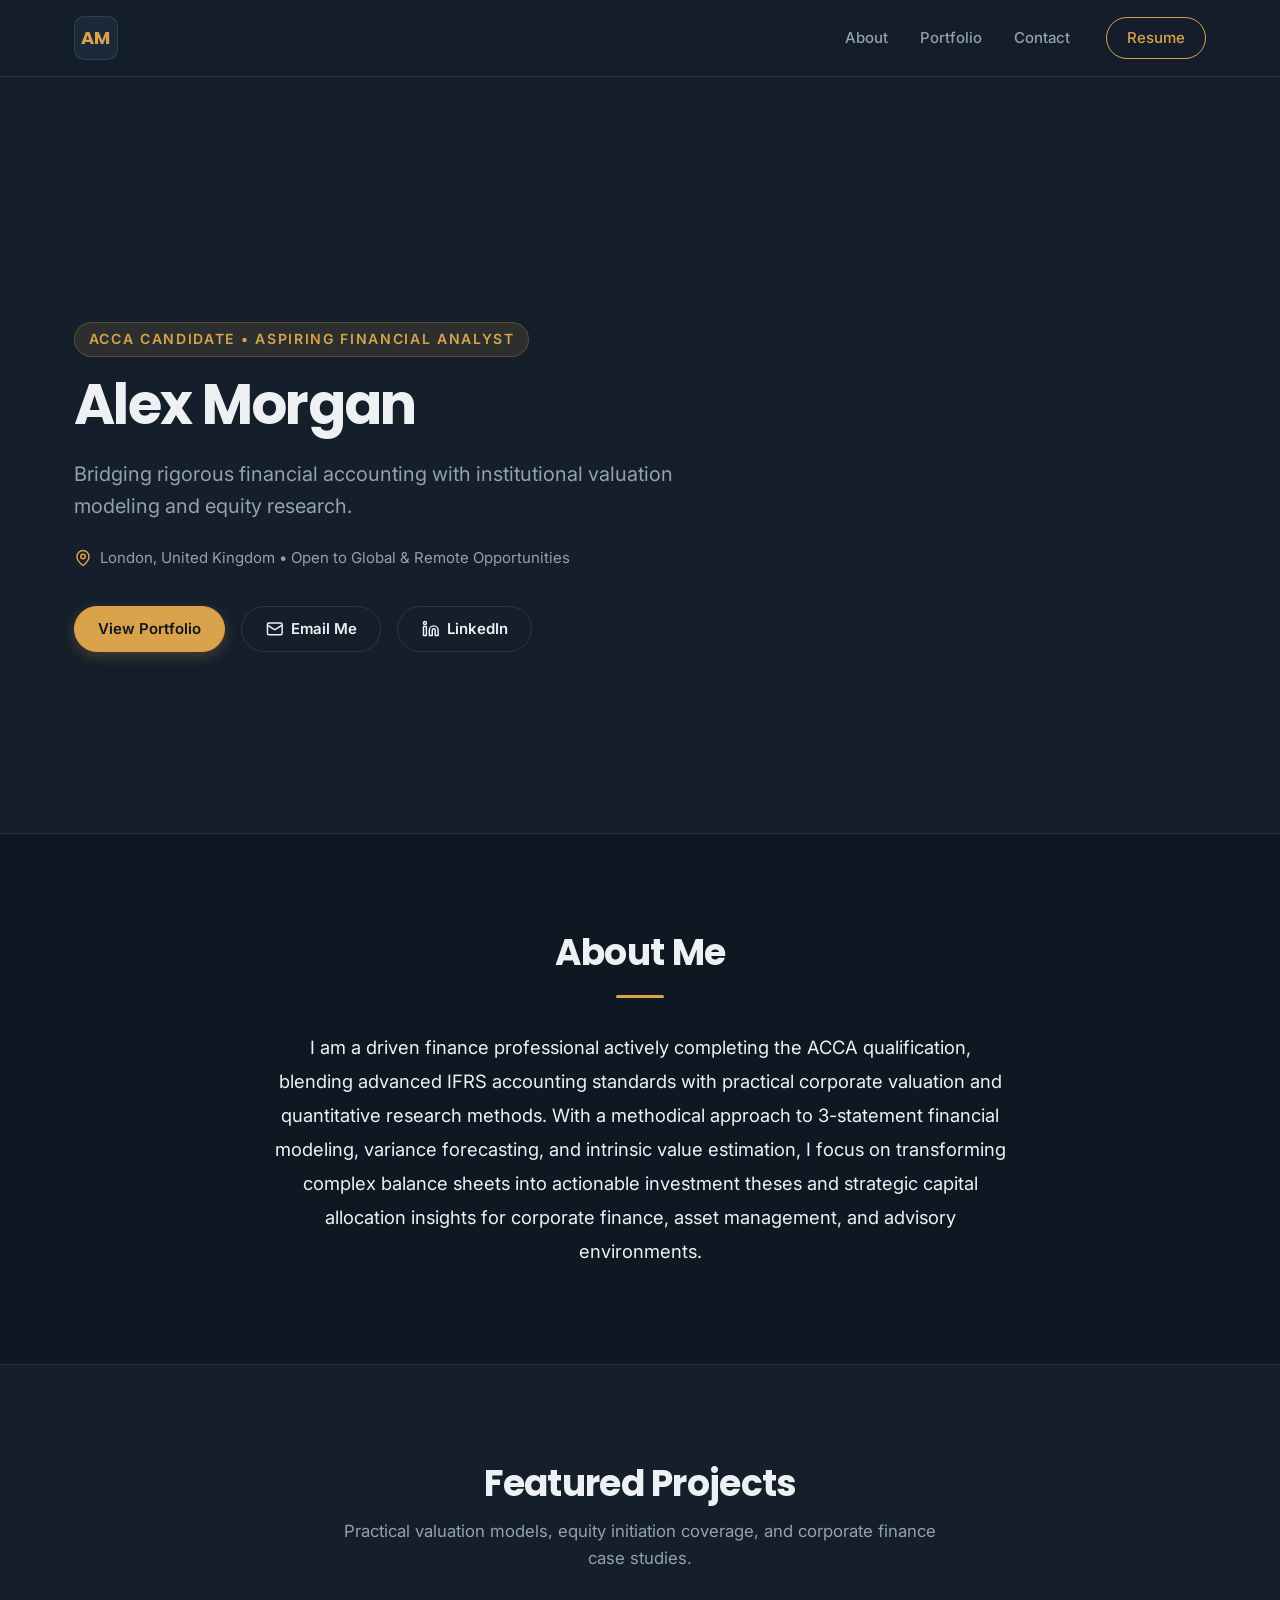
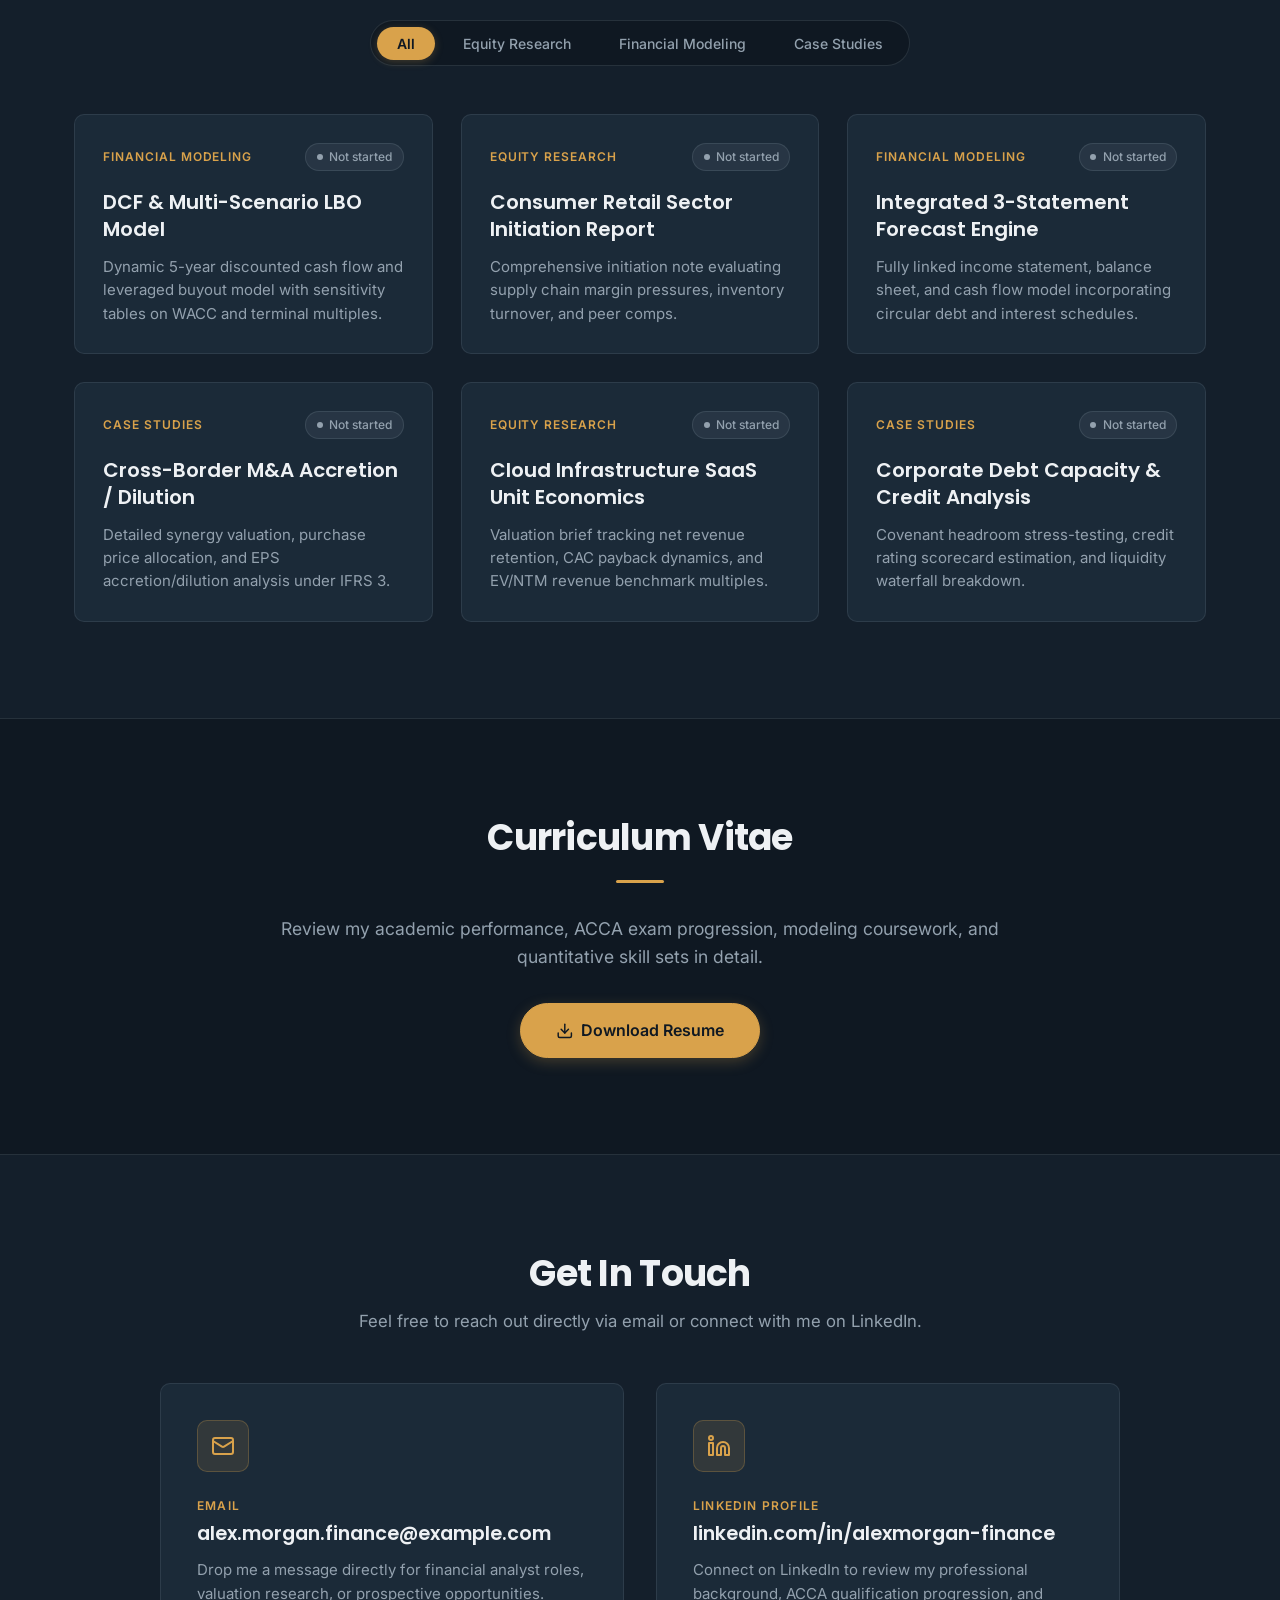
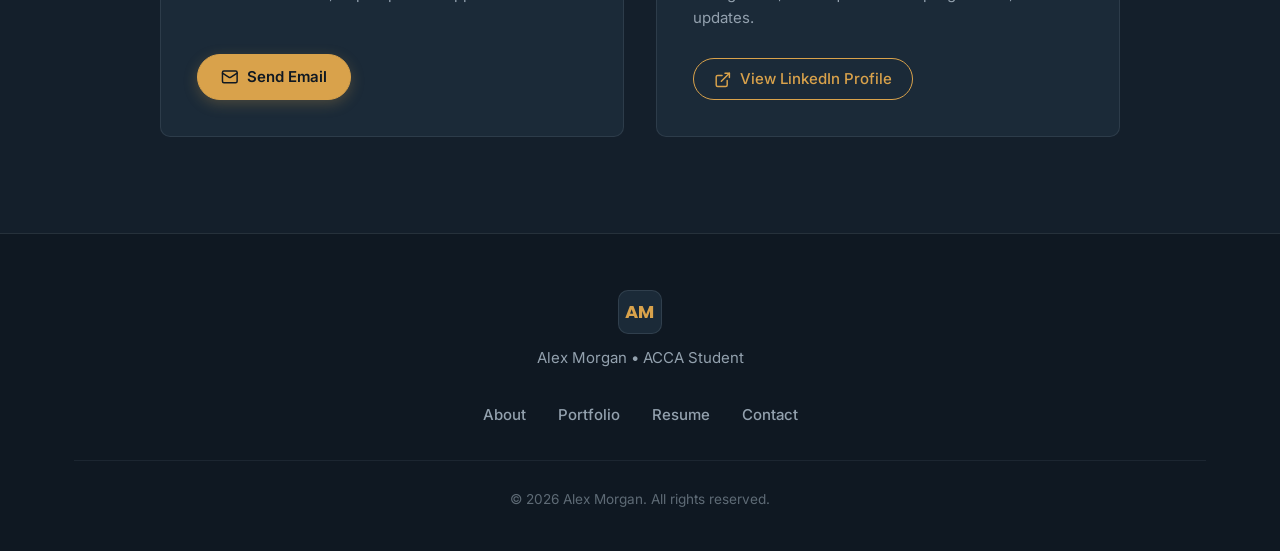
==== index.html @ d968630b "Upload portfolio files" ====
<!DOCTYPE html>
<html lang="en">
<head>
  <meta charset="UTF-8">
  <meta name="viewport" content="width=device-width, initial-scale=1.0">
  <title>Alex Morgan | ACCA Student & Aspiring Finance Professional</title>
  <meta name="description" content="Portfolio of Alex Morgan, an ACCA student targeting roles in financial analysis, corporate finance, valuation, and equity research.">
  
  <!-- Google Fonts: Poppins (Headings) & Inter (Body) -->
  <link rel="preconnect" href="https://fonts.googleapis.com">
  <link rel="preconnect" href="https://fonts.gstatic.com" crossorigin>
  <link href="https://fonts.googleapis.com/css2?family=Inter:wght@400;500;600;700&family=Poppins:wght@600;700&display=swap" rel="stylesheet">
  
  <link rel="stylesheet" href="styles.css">
</head>
<body>

  <!-- Sticky Top Navigation -->
  <header class="site-header" id="header">
    <div class="nav-container">
      <a href="#" class="logo-mark" aria-label="Alex Morgan Portfolio Home">
        <span class="logo-letters">AM</span>
      </a>

      <nav class="nav-menu" id="navMenu">
        <ul class="nav-links">
          <li><a href="#about" class="nav-link">About</a></li>
          <li><a href="#portfolio" class="nav-link">Portfolio</a></li>
          <li><a href="#contact" class="nav-link">Contact</a></li>
        </ul>
        <div class="nav-actions">
          <a href="#resume" class="btn btn-pill-outline-amber">Resume</a>
        </div>
      </nav>

      <!-- Mobile Menu Toggle -->
      <button class="mobile-toggle" id="mobileToggle" aria-label="Toggle navigation menu" aria-expanded="false">
        <span class="hamburger-bar"></span>
        <span class="hamburger-bar"></span>
        <span class="hamburger-bar"></span>
      </button>
    </div>
  </header>

  <main>
    <!-- Hero Section (Background #141F2B) -->
    <section class="section hero-section" id="hero">
      <div class="container hero-container">
        <div class="hero-content">
          <span class="hero-greeting">ACCA Candidate &bull; Aspiring Financial Analyst</span>
          <h1 class="hero-name">Alex Morgan</h1>
          <p class="hero-tagline">Bridging rigorous financial accounting with institutional valuation modeling and equity research.</p>
          
          <div class="hero-location">
            <svg class="icon pin-icon" viewBox="0 0 24 24" fill="none" stroke="currentColor" stroke-width="2" stroke-linecap="round" stroke-linejoin="round" aria-hidden="true">
              <path d="M20 10c0 6-8 12-8 12s-8-6-8-12a8 8 0 0 1 16 0Z"/>
              <circle cx="12" cy="10" r="3"/>
            </svg>
            <span>London, United Kingdom &bull; Open to Global &amp; Remote Opportunities</span>
          </div>

          <div class="hero-cta-group">
            <a href="#portfolio" class="btn btn-pill-primary-amber">View Portfolio</a>
            <a href="#contact" class="btn btn-pill-outline">
              <svg class="btn-icon" viewBox="0 0 24 24" fill="none" stroke="currentColor" stroke-width="2" stroke-linecap="round" stroke-linejoin="round" aria-hidden="true">
                <rect width="20" height="16" x="2" y="4" rx="2"/>
                <path d="m22 7-8.97 5.7a1.94 1.94 0 0 1-2.06 0L2 7"/>
              </svg>
              Email Me
            </a>
            <a href="https://linkedin.com" target="_blank" rel="noopener noreferrer" class="btn btn-pill-outline">
              <svg class="btn-icon" viewBox="0 0 24 24" fill="none" stroke="currentColor" stroke-width="2" stroke-linecap="round" stroke-linejoin="round" aria-hidden="true">
                <path d="M16 8a6 6 0 0 1 6 6v7h-4v-7a2 2 0 0 0-2-2 2 2 0 0 0-2 2v7h-4v-7a6 6 0 0 1 6-6z"/>
                <rect width="4" height="12" x="2" y="9"/>
                <circle cx="4" cy="4" r="2"/>
              </svg>
              LinkedIn
            </a>
          </div>
        </div>
      </div>
    </section>

    <!-- About Me Section (Background #0F1822 - Centered Dark Band) -->
    <section class="section band-section about-section" id="about">
      <div class="container narrow-container text-center">
        <h2 class="section-title">About Me</h2>
        <div class="section-divider"></div>
        <p class="about-lead">
          I am a driven finance professional actively completing the ACCA qualification, blending advanced IFRS accounting standards with practical corporate valuation and quantitative research methods. With a methodical approach to 3-statement financial modeling, variance forecasting, and intrinsic value estimation, I focus on transforming complex balance sheets into actionable investment theses and strategic capital allocation insights for corporate finance, asset management, and advisory environments.
        </p>
      </div>
    </section>

    <!-- Portfolio Section (Background #141F2B) -->
    <section class="section portfolio-section" id="portfolio">
      <div class="container">
        <div class="section-header text-center">
          <h2 class="section-title">Featured Projects</h2>
          <p class="section-subtitle">Practical valuation models, equity initiation coverage, and corporate finance case studies.</p>
        </div>

        <!-- Filter Pill Controls -->
        <div class="filter-wrapper">
          <div class="filter-pills" role="tablist" aria-label="Portfolio category filter">
            <button class="filter-pill active" data-filter="all" role="tab" aria-selected="true">All</button>
            <button class="filter-pill" data-filter="equity-research" role="tab" aria-selected="false">Equity Research</button>
            <button class="filter-pill" data-filter="financial-modeling" role="tab" aria-selected="false">Financial Modeling</button>
            <button class="filter-pill" data-filter="case-studies" role="tab" aria-selected="false">Case Studies</button>
          </div>
        </div>

        <!-- Portfolio Cards Grid (3 Columns, 10px radius) -->
        <div class="portfolio-grid" id="portfolioGrid">
          
          <!-- Card 1 -->
          <article class="portfolio-card" data-category="financial-modeling">
            <div class="card-top">
              <span class="card-category-tag">Financial Modeling</span>
              <span class="status-pill">Not started</span>
            </div>
            <h3 class="card-title">DCF &amp; Multi-Scenario LBO Model</h3>
            <p class="card-desc">Dynamic 5-year discounted cash flow and leveraged buyout model with sensitivity tables on WACC and terminal multiples.</p>
          </article>

          <!-- Card 2 -->
          <article class="portfolio-card" data-category="equity-research">
            <div class="card-top">
              <span class="card-category-tag">Equity Research</span>
              <span class="status-pill">Not started</span>
            </div>
            <h3 class="card-title">Consumer Retail Sector Initiation Report</h3>
            <p class="card-desc">Comprehensive initiation note evaluating supply chain margin pressures, inventory turnover, and peer comps.</p>
          </article>

          <!-- Card 3 -->
          <article class="portfolio-card" data-category="financial-modeling">
            <div class="card-top">
              <span class="card-category-tag">Financial Modeling</span>
              <span class="status-pill">Not started</span>
            </div>
            <h3 class="card-title">Integrated 3-Statement Forecast Engine</h3>
            <p class="card-desc">Fully linked income statement, balance sheet, and cash flow model incorporating circular debt and interest schedules.</p>
          </article>

          <!-- Card 4 -->
          <article class="portfolio-card" data-category="case-studies">
            <div class="card-top">
              <span class="card-category-tag">Case Studies</span>
              <span class="status-pill">Not started</span>
            </div>
            <h3 class="card-title">Cross-Border M&amp;A Accretion / Dilution</h3>
            <p class="card-desc">Detailed synergy valuation, purchase price allocation, and EPS accretion/dilution analysis under IFRS 3.</p>
          </article>

          <!-- Card 5 -->
          <article class="portfolio-card" data-category="equity-research">
            <div class="card-top">
              <span class="card-category-tag">Equity Research</span>
              <span class="status-pill">Not started</span>
            </div>
            <h3 class="card-title">Cloud Infrastructure SaaS Unit Economics</h3>
            <p class="card-desc">Valuation brief tracking net revenue retention, CAC payback dynamics, and EV/NTM revenue benchmark multiples.</p>
          </article>

          <!-- Card 6 -->
          <article class="portfolio-card" data-category="case-studies">
            <div class="card-top">
              <span class="card-category-tag">Case Studies</span>
              <span class="status-pill">Not started</span>
            </div>
            <h3 class="card-title">Corporate Debt Capacity &amp; Credit Analysis</h3>
            <p class="card-desc">Covenant headroom stress-testing, credit rating scorecard estimation, and liquidity waterfall breakdown.</p>
          </article>

        </div>
      </div>
    </section>

    <!-- Resume Section (Background #0F1822 - Centered Dark Band) -->
    <section class="section band-section resume-section" id="resume">
      <div class="container narrow-container text-center">
        <h2 class="section-title">Curriculum Vitae</h2>
        <div class="section-divider"></div>
        <p class="resume-intro">
          Review my academic performance, ACCA exam progression, modeling coursework, and quantitative skill sets in detail.
        </p>
        <div class="resume-cta-wrap">
          <a href="#download-resume" id="downloadResumeBtn" class="btn btn-pill-primary-amber btn-large">
            <svg class="btn-icon" viewBox="0 0 24 24" fill="none" stroke="currentColor" stroke-width="2" stroke-linecap="round" stroke-linejoin="round" aria-hidden="true">
              <path d="M21 15v4a2 2 0 0 1-2 2H5a2 2 0 0 1-2-2v-4"/>
              <polyline points="7 10 12 15 17 10"/>
              <line x1="12" x2="12" y1="15" y2="3"/>
            </svg>
            Download Resume
          </a>
        </div>
      </div>
    </section>

    <!-- Contact Section (Background #141F2B) -->
    <section class="section contact-section" id="contact">
      <div class="container">
        <div class="section-header text-center">
          <h2 class="section-title">Get In Touch</h2>
          <p class="section-subtitle">Feel free to reach out directly via email or connect with me on LinkedIn.</p>
        </div>

        <div class="contact-options-grid">
          <!-- Email Option Card -->
          <div class="contact-option-card">
            <div class="contact-option-icon">
              <svg class="icon" viewBox="0 0 24 24" fill="none" stroke="currentColor" stroke-width="2" stroke-linecap="round" stroke-linejoin="round" aria-hidden="true">
                <rect width="20" height="16" x="2" y="4" rx="2"/>
                <path d="m22 7-8.97 5.7a1.94 1.94 0 0 1-2.06 0L2 7"/>
              </svg>
            </div>
            <div class="contact-option-body">
              <span class="contact-option-label">Email</span>
              <h3 class="contact-option-title">
                <a href="mailto:alex.morgan.finance@example.com">alex.morgan.finance@example.com</a>
              </h3>
              <p class="contact-option-desc">Drop me a message directly for financial analyst roles, valuation research, or prospective opportunities.</p>
            </div>
            <a href="mailto:alex.morgan.finance@example.com" class="btn btn-pill-primary-amber contact-card-btn">
              <svg class="btn-icon" viewBox="0 0 24 24" fill="none" stroke="currentColor" stroke-width="2" stroke-linecap="round" stroke-linejoin="round" aria-hidden="true">
                <rect width="20" height="16" x="2" y="4" rx="2"/>
                <path d="m22 7-8.97 5.7a1.94 1.94 0 0 1-2.06 0L2 7"/>
              </svg>
              Send Email
            </a>
          </div>

          <!-- LinkedIn Option Card -->
          <div class="contact-option-card">
            <div class="contact-option-icon">
              <svg class="icon" viewBox="0 0 24 24" fill="none" stroke="currentColor" stroke-width="2" stroke-linecap="round" stroke-linejoin="round" aria-hidden="true">
                <path d="M16 8a6 6 0 0 1 6 6v7h-4v-7a2 2 0 0 0-2-2 2 2 0 0 0-2 2v7h-4v-7a6 6 0 0 1 6-6z"/>
                <rect width="4" height="12" x="2" y="9"/>
                <circle cx="4" cy="4" r="2"/>
              </svg>
            </div>
            <div class="contact-option-body">
              <span class="contact-option-label">LinkedIn Profile</span>
              <h3 class="contact-option-title">
                <a href="https://linkedin.com" target="_blank" rel="noopener noreferrer">linkedin.com/in/alexmorgan-finance</a>
              </h3>
              <p class="contact-option-desc">Connect on LinkedIn to review my professional background, ACCA qualification progression, and updates.</p>
            </div>
            <a href="https://linkedin.com" target="_blank" rel="noopener noreferrer" class="btn btn-pill-outline-amber contact-card-btn">
              <svg class="btn-icon" viewBox="0 0 24 24" fill="none" stroke="currentColor" stroke-width="2" stroke-linecap="round" stroke-linejoin="round" aria-hidden="true">
                <path d="M18 13v6a2 2 0 0 1-2 2H5a2 2 0 0 1-2-2V8a2 2 0 0 1 2-2h6"/>
                <polyline points="15 3 21 3 21 9"/>
                <line x1="10" y1="14" x2="21" y2="3"/>
              </svg>
              View LinkedIn Profile
            </a>
          </div>
        </div>
      </div>
    </section>
  </main>

  <!-- Dark Footer (Background #0F1822) -->
  <footer class="site-footer">
    <div class="container footer-container">
      <div class="footer-brand">
        <a href="#" class="logo-mark" aria-label="Alex Morgan Portfolio">
          <span class="logo-letters">AM</span>
        </a>
        <span class="footer-tagline">Alex Morgan &bull; ACCA Student</span>
      </div>

      <ul class="footer-links">
        <li><a href="#about" class="footer-link">About</a></li>
        <li><a href="#portfolio" class="footer-link">Portfolio</a></li>
        <li><a href="#resume" class="footer-link">Resume</a></li>
        <li><a href="#contact" class="footer-link">Contact</a></li>
      </ul>

      <div class="footer-copyright">
        &copy; <span id="currentYear">2026</span> Alex Morgan. All rights reserved.
      </div>
    </div>
  </footer>

  <script src="main.js"></script>
</body>
</html>
---- styles.css ----
/* ==========================================================================
   ACCA Finance Student Portfolio - Stylesheet
   Color Palette:
     - Dark Navy (Base): #141F2B
     - Deeper Navy (Bands): #0F1822
     - Card Surface: #1B2A38
     - Amber / Gold Accent: #D9A24B
     - Off-White (Primary Text): #EEF1F4
     - Muted Grey-Blue (Secondary Text): #93A1AE
   Typography:
     - Headings: 'Poppins', sans-serif
     - Body: 'Inter', sans-serif
   ========================================================================== */

:root {
  --bg-primary: #141F2B;
  --bg-band: #0F1822;
  --bg-card: #1B2A38;
  --color-amber: #D9A24B;
  --color-amber-hover: #e5b05c;
  --color-amber-dim: rgba(217, 162, 75, 0.12);
  --color-amber-glow: rgba(217, 162, 75, 0.25);
  
  --text-primary: #EEF1F4;
  --text-secondary: #93A1AE;
  
  --border-subtle: rgba(147, 161, 174, 0.18);
  --border-card: rgba(147, 161, 174, 0.15);
  --card-radius: 10px;
  
  --font-heading: 'Poppins', -apple-system, BlinkMacSystemFont, "Segoe UI", Roboto, sans-serif;
  --font-body: 'Inter', -apple-system, BlinkMacSystemFont, "Segoe UI", Roboto, sans-serif;
  
  --transition-fast: 0.2s cubic-bezier(0.4, 0, 0.2, 1);
  --transition-normal: 0.3s cubic-bezier(0.4, 0, 0.2, 1);
}

/* Reset & Box Sizing */
*, *::before, *::after {
  box-sizing: border-box;
  margin: 0;
  padding: 0;
}

html {
  scroll-behavior: smooth;
  font-size: 16px;
}

body {
  background-color: var(--bg-primary);
  color: var(--text-primary);
  font-family: var(--font-body);
  line-height: 1.6;
  -webkit-font-smoothing: antialiased;
  -moz-osx-font-smoothing: grayscale;
  overflow-x: hidden;
}

/* Typography Defaults */
h1, h2, h3, h4, h5, h6 {
  font-family: var(--font-heading);
  color: var(--text-primary);
  line-height: 1.25;
  font-weight: 600;
}

p {
  color: var(--text-secondary);
}

a {
  color: inherit;
  text-decoration: none;
  transition: color var(--transition-fast);
}

ul {
  list-style: none;
}

/* Layout Utilities */
.container {
  width: 100%;
  max-width: 1180px;
  margin-left: auto;
  margin-right: auto;
  padding-left: 1.5rem;
  padding-right: 1.5rem;
}

.narrow-container {
  max-width: 780px;
}

.text-center {
  text-align: center;
}

.section {
  padding-top: 6rem;
  padding-bottom: 6rem;
  position: relative;
}

/* Section Background Alternation */
.hero-section {
  background-color: var(--bg-primary);
  min-height: 84vh;
  display: flex;
  align-items: center;
  padding-top: 8rem;
  padding-bottom: 5rem;
}

.band-section {
  background-color: var(--bg-band);
}

.portfolio-section {
  background-color: var(--bg-primary);
}

.contact-section {
  background-color: var(--bg-primary);
}

/* Section Headings */
.section-header {
  margin-bottom: 3rem;
}

.section-title {
  font-size: 2.25rem;
  font-weight: 700;
  letter-spacing: -0.02em;
  margin-bottom: 0.75rem;
}

.section-subtitle {
  font-size: 1.05rem;
  color: var(--text-secondary);
  max-width: 600px;
  margin-left: auto;
  margin-right: auto;
}

.section-divider {
  width: 48px;
  height: 3px;
  background-color: var(--color-amber);
  margin: 1.25rem auto 2rem;
  border-radius: 9999px;
}

/* ==========================================================================
   Buttons & Pill Links
   ========================================================================== */
.btn {
  display: inline-flex;
  align-items: center;
  justify-content: center;
  gap: 0.5rem;
  font-family: var(--font-body);
  font-size: 0.9375rem;
  font-weight: 600;
  border-radius: 9999px;
  padding: 0.65rem 1.45rem;
  cursor: pointer;
  transition: all var(--transition-fast);
  text-decoration: none;
  border: 1px solid transparent;
  white-space: nowrap;
}

.btn-icon {
  width: 1.1rem;
  height: 1.1rem;
  flex-shrink: 0;
}

.btn-large {
  padding: 0.85rem 2.2rem;
  font-size: 1rem;
}

.btn-full {
  width: 100%;
}

/* Primary Amber Button */
.btn-pill-primary-amber {
  background-color: var(--color-amber);
  color: #0F1822;
  border-color: var(--color-amber);
  font-weight: 600;
  box-shadow: 0 4px 14px var(--color-amber-glow);
}

.btn-pill-primary-amber:hover,
.btn-pill-primary-amber:focus-visible {
  background-color: var(--color-amber-hover);
  border-color: var(--color-amber-hover);
  transform: translateY(-2px);
  box-shadow: 0 6px 20px rgba(217, 162, 75, 0.35);
}

/* Outlined Amber Pill Button (Nav) */
.btn-pill-outline-amber {
  background: transparent;
  color: var(--color-amber);
  border-color: var(--color-amber);
  font-weight: 500;
  padding: 0.5rem 1.25rem;
}

.btn-pill-outline-amber:hover,
.btn-pill-outline-amber:focus-visible {
  background: var(--color-amber-dim);
  color: #fff;
  border-color: var(--color-amber-hover);
  transform: translateY(-1px);
}

/* Outlined Pill Button (Hero secondary) */
.btn-pill-outline {
  background-color: transparent;
  color: var(--text-primary);
  border-color: var(--border-subtle);
}

.btn-pill-outline:hover,
.btn-pill-outline:focus-visible {
  border-color: var(--color-amber);
  color: var(--color-amber);
  background-color: var(--color-amber-dim);
  transform: translateY(-2px);
}

/* ==========================================================================
   Sticky Top Navigation
   ========================================================================== */
.site-header {
  position: sticky;
  top: 0;
  left: 0;
  width: 100%;
  z-index: 1000;
  background-color: rgba(20, 31, 43, 0.88);
  backdrop-filter: blur(12px);
  -webkit-backdrop-filter: blur(12px);
  border-bottom: 1px solid var(--border-subtle);
  transition: all var(--transition-fast);
}

.nav-container {
  max-width: 1180px;
  margin: 0 auto;
  padding: 1rem 1.5rem;
  display: flex;
  align-items: center;
  justify-content: space-between;
}

/* Two-letter Logo Mark */
.logo-mark {
  display: inline-flex;
  align-items: center;
  justify-content: center;
  width: 44px;
  height: 44px;
  background: var(--bg-card);
  border: 1px solid var(--border-subtle);
  border-radius: 10px;
  transition: all var(--transition-fast);
}

.logo-mark:hover {
  border-color: var(--color-amber);
  box-shadow: 0 0 16px var(--color-amber-dim);
  transform: translateY(-1px);
}

.logo-letters {
  font-family: var(--font-heading);
  font-weight: 700;
  font-size: 1.125rem;
  color: var(--color-amber);
  letter-spacing: 0.05em;
}

.nav-menu {
  display: flex;
  align-items: center;
  gap: 2.25rem;
}

.nav-links {
  display: flex;
  align-items: center;
  gap: 2rem;
}

.nav-link {
  font-size: 0.9375rem;
  font-weight: 500;
  color: var(--text-secondary);
  position: relative;
  padding: 0.25rem 0;
}

.nav-link:hover,
.nav-link.active {
  color: var(--text-primary);
}

.nav-link::after {
  content: '';
  position: absolute;
  bottom: -2px;
  left: 0;
  width: 0;
  height: 2px;
  background-color: var(--color-amber);
  transition: width var(--transition-fast);
}

.nav-link:hover::after,
.nav-link.active::after {
  width: 100%;
}

.mobile-toggle {
  display: none;
  background: none;
  border: none;
  cursor: pointer;
  padding: 0.5rem;
  flex-direction: column;
  gap: 5px;
}

.hamburger-bar {
  display: block;
  width: 22px;
  height: 2px;
  background-color: var(--text-primary);
  transition: all var(--transition-fast);
}

/* ==========================================================================
   Hero Section
   ========================================================================== */
.hero-container {
  padding-top: 1rem;
}

.hero-content {
  max-width: 820px;
}

.hero-greeting {
  display: inline-block;
  font-size: 0.875rem;
  font-weight: 600;
  text-transform: uppercase;
  letter-spacing: 0.12em;
  color: var(--color-amber);
  margin-bottom: 1rem;
  padding: 0.35rem 0.85rem;
  background-color: var(--color-amber-dim);
  border-radius: 9999px;
  border: 1px solid rgba(217, 162, 75, 0.25);
}

.hero-name {
  font-size: 3.5rem;
  font-weight: 700;
  letter-spacing: -0.03em;
  margin-bottom: 1.25rem;
  color: var(--text-primary);
  line-height: 1.15;
}

.hero-tagline {
  font-size: 1.25rem;
  color: var(--text-secondary);
  line-height: 1.6;
  max-width: 680px;
  margin-bottom: 1.5rem;
}

.hero-location {
  display: flex;
  align-items: center;
  gap: 0.5rem;
  color: var(--text-secondary);
  font-size: 0.9375rem;
  margin-bottom: 2.25rem;
}

.pin-icon {
  width: 1.125rem;
  height: 1.125rem;
  color: var(--color-amber);
  flex-shrink: 0;
}

.hero-cta-group {
  display: flex;
  align-items: center;
  gap: 1rem;
  flex-wrap: wrap;
}

/* ==========================================================================
   About Me Section (Dark Band)
   ========================================================================== */
.about-section {
  border-top: 1px solid var(--border-subtle);
  border-bottom: 1px solid var(--border-subtle);
}

.about-lead {
  font-size: 1.15rem;
  line-height: 1.85;
  color: var(--text-primary);
  font-weight: 400;
  margin: 0 auto;
}

/* ==========================================================================
   Portfolio Section
   ========================================================================== */
.filter-wrapper {
  display: flex;
  justify-content: center;
  margin-bottom: 3rem;
}

.filter-pills {
  display: inline-flex;
  align-items: center;
  gap: 0.5rem;
  padding: 0.35rem;
  background-color: var(--bg-band);
  border: 1px solid var(--border-subtle);
  border-radius: 9999px;
  flex-wrap: wrap;
  justify-content: center;
}

.filter-pill {
  background: transparent;
  border: none;
  color: var(--text-secondary);
  font-family: var(--font-body);
  font-size: 0.875rem;
  font-weight: 500;
  padding: 0.5rem 1.25rem;
  border-radius: 9999px;
  cursor: pointer;
  transition: all var(--transition-fast);
}

.filter-pill:hover {
  color: var(--text-primary);
}

.filter-pill.active {
  background-color: var(--color-amber);
  color: #0F1822;
  font-weight: 600;
  box-shadow: 0 2px 8px var(--color-amber-glow);
}

/* 3-Column Portfolio Cards Grid */
.portfolio-grid {
  display: grid;
  grid-template-columns: repeat(3, 1fr);
  gap: 1.75rem;
}

/* Rounded Cards (10px radius) with Card Surface #1B2A38 */
.portfolio-card {
  background-color: var(--bg-card);
  border-radius: var(--card-radius);
  border: 1px solid var(--border-card);
  padding: 1.75rem;
  display: flex;
  flex-direction: column;
  transition: transform var(--transition-normal), border-color var(--transition-normal), box-shadow var(--transition-normal), opacity var(--transition-normal);
  position: relative;
}

/* Hover border turns amber */
.portfolio-card:hover {
  border-color: var(--color-amber);
  transform: translateY(-4px);
  box-shadow: 0 12px 28px rgba(0, 0, 0, 0.3), 0 0 16px var(--color-amber-dim);
}

.portfolio-card.is-hidden {
  display: none;
}

.card-top {
  display: flex;
  align-items: center;
  justify-content: space-between;
  gap: 0.5rem;
  margin-bottom: 1.15rem;
}

.card-category-tag {
  font-size: 0.75rem;
  font-weight: 600;
  text-transform: uppercase;
  letter-spacing: 0.08em;
  color: var(--color-amber);
}

/* "Not started" Status Pill */
.status-pill {
  display: inline-flex;
  align-items: center;
  font-size: 0.75rem;
  font-weight: 500;
  color: var(--text-secondary);
  background-color: rgba(147, 161, 174, 0.1);
  border: 1px solid var(--border-subtle);
  border-radius: 9999px;
  padding: 0.2rem 0.65rem;
}

.status-pill::before {
  content: '';
  display: inline-block;
  width: 6px;
  height: 6px;
  border-radius: 50%;
  background-color: var(--text-secondary);
  margin-right: 0.4rem;
}

.card-title {
  font-size: 1.25rem;
  font-weight: 600;
  margin-bottom: 0.75rem;
  color: var(--text-primary);
  line-height: 1.35;
}

.card-desc {
  font-size: 0.9375rem;
  color: var(--text-secondary);
  line-height: 1.55;
  margin-top: auto;
}

/* ==========================================================================
   Resume Section (Centered Dark Band)
   ========================================================================== */
.resume-section {
  border-top: 1px solid var(--border-subtle);
  border-bottom: 1px solid var(--border-subtle);
}

.resume-intro {
  font-size: 1.1rem;
  color: var(--text-secondary);
  margin-bottom: 2rem;
}

.resume-cta-wrap {
  display: flex;
  justify-content: center;
}

/* ==========================================================================
   Contact Section (Email & LinkedIn Options)
   ========================================================================== */
.contact-options-grid {
  display: grid;
  grid-template-columns: repeat(2, 1fr);
  gap: 2rem;
  max-width: 960px;
  margin: 0 auto;
}

.contact-option-card {
  background-color: var(--bg-card);
  border-radius: var(--card-radius);
  border: 1px solid var(--border-card);
  padding: 2.25rem;
  display: flex;
  flex-direction: column;
  transition: transform var(--transition-normal), border-color var(--transition-normal), box-shadow var(--transition-normal);
  position: relative;
}

.contact-option-card:hover {
  border-color: var(--color-amber);
  transform: translateY(-4px);
  box-shadow: 0 14px 30px rgba(0, 0, 0, 0.35), 0 0 16px var(--color-amber-dim);
}

.contact-option-icon {
  width: 52px;
  height: 52px;
  border-radius: 10px;
  background-color: var(--color-amber-dim);
  border: 1px solid rgba(217, 162, 75, 0.25);
  display: flex;
  align-items: center;
  justify-content: center;
  color: var(--color-amber);
  margin-bottom: 1.5rem;
  transition: transform var(--transition-fast), background-color var(--transition-fast);
}

.contact-option-card:hover .contact-option-icon {
  transform: scale(1.05);
  background-color: rgba(217, 162, 75, 0.2);
}

.contact-option-icon .icon {
  width: 24px;
  height: 24px;
}

.contact-option-body {
  display: flex;
  flex-direction: column;
  flex-grow: 1;
  margin-bottom: 1.75rem;
}

.contact-option-label {
  font-size: 0.75rem;
  text-transform: uppercase;
  letter-spacing: 0.1em;
  color: var(--color-amber);
  font-weight: 600;
  margin-bottom: 0.4rem;
}

.contact-option-title {
  font-size: 1.2rem;
  font-weight: 600;
  color: var(--text-primary);
  line-height: 1.4;
  margin-bottom: 0.65rem;
  word-break: break-all;
}

.contact-option-title a {
  color: var(--text-primary);
  transition: color var(--transition-fast);
}

.contact-option-title a:hover {
  color: var(--color-amber);
}

.contact-option-desc {
  font-size: 0.9375rem;
  color: var(--text-secondary);
  line-height: 1.6;
}

.contact-card-btn {
  align-self: flex-start;
  margin-top: auto;
}

/* ==========================================================================
   Footer (Dark Band #0F1822)
   ========================================================================== */
.site-footer {
  background-color: var(--bg-band);
  border-top: 1px solid var(--border-subtle);
  padding: 3.5rem 0 2.5rem;
}

.footer-container {
  display: flex;
  flex-direction: column;
  align-items: center;
  gap: 2rem;
  text-align: center;
}

.footer-brand {
  display: flex;
  flex-direction: column;
  align-items: center;
  gap: 0.75rem;
}

.footer-tagline {
  font-size: 0.9375rem;
  color: var(--text-secondary);
}

.footer-links {
  display: flex;
  gap: 2rem;
  flex-wrap: wrap;
  justify-content: center;
}

.footer-link {
  font-size: 0.9375rem;
  color: var(--text-secondary);
  font-weight: 500;
}

.footer-link:hover {
  color: var(--color-amber);
}

.footer-copyright {
  font-size: 0.85rem;
  color: rgba(147, 161, 174, 0.6);
  border-top: 1px solid rgba(147, 161, 174, 0.1);
  padding-top: 1.75rem;
  width: 100%;
}

/* ==========================================================================
   Responsive Breakpoints
   ========================================================================== */
@media (max-width: 1024px) {
  .portfolio-grid {
    grid-template-columns: repeat(2, 1fr);
  }
}

@media (max-width: 768px) {
  .hero-name {
    font-size: 2.6rem;
  }

  .section {
    padding-top: 4.5rem;
    padding-bottom: 4.5rem;
  }

  .portfolio-grid {
    grid-template-columns: 1fr;
  }

  .contact-options-grid {
    grid-template-columns: 1fr;
    gap: 1.5rem;
  }

  /* Mobile Nav Drawer */
  .mobile-toggle {
    display: flex;
  }

  .nav-menu {
    position: fixed;
    top: 69px;
    left: 0;
    width: 100%;
    background-color: var(--bg-band);
    border-bottom: 1px solid var(--border-subtle);
    flex-direction: column;
    padding: 2rem 1.5rem;
    gap: 1.5rem;
    display: none;
    box-shadow: 0 16px 30px rgba(0, 0, 0, 0.5);
  }

  .nav-menu.is-open {
    display: flex;
  }

  .nav-links {
    flex-direction: column;
    gap: 1.25rem;
    width: 100%;
    text-align: center;
  }

  .nav-actions {
    width: 100%;
    display: flex;
    justify-content: center;
    padding-top: 0.5rem;
  }
}
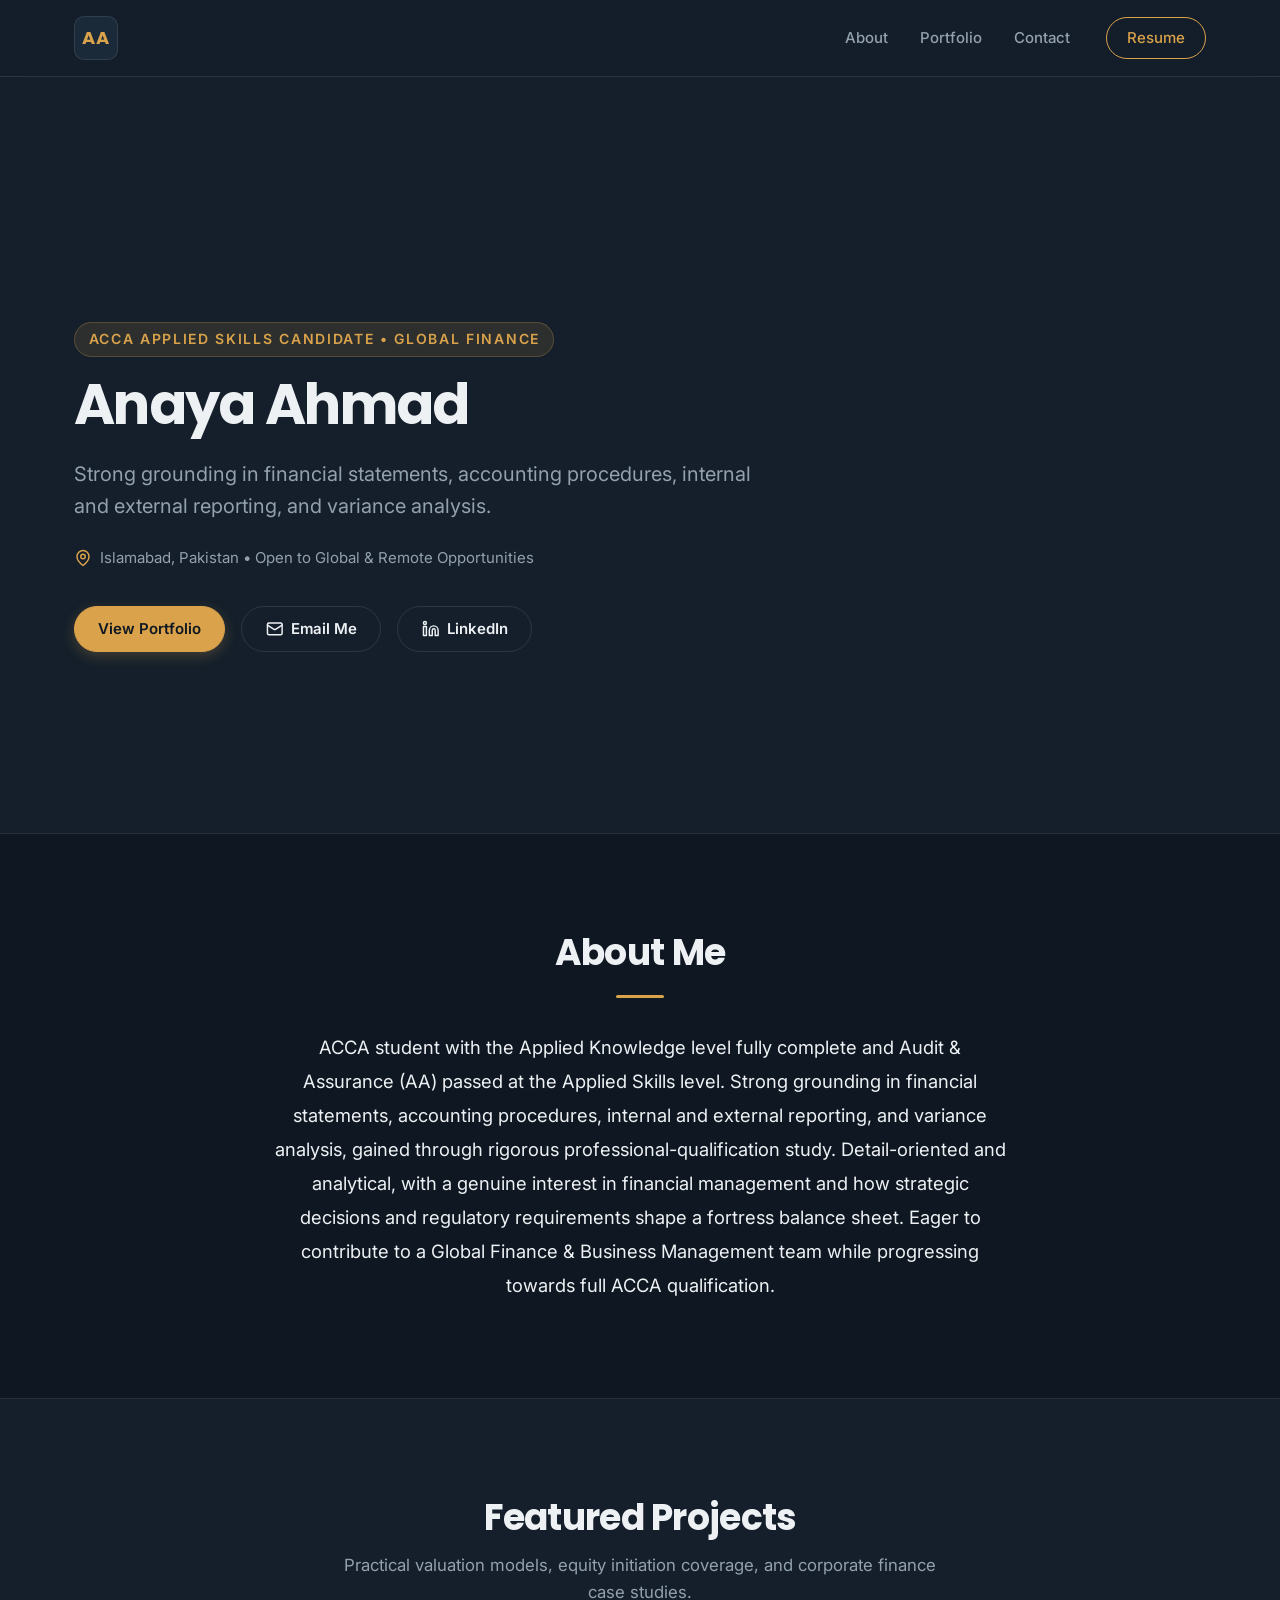
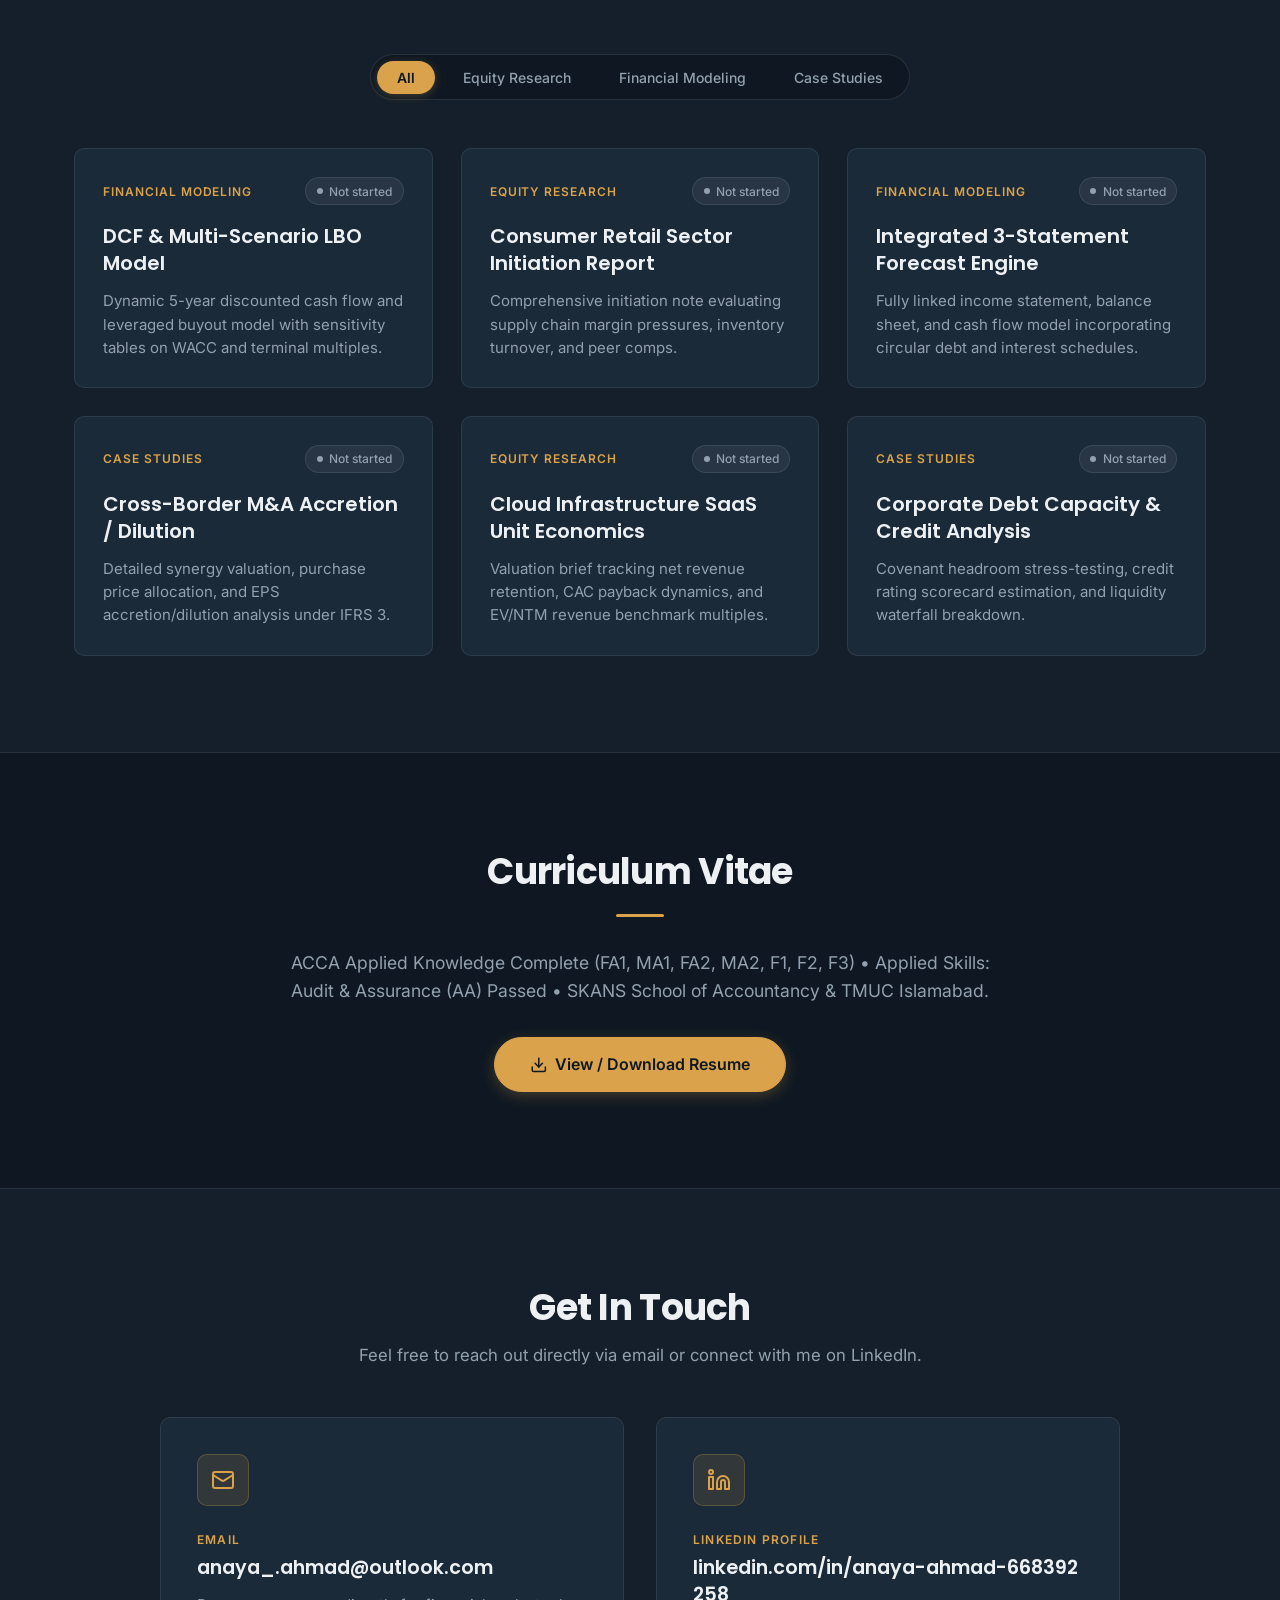
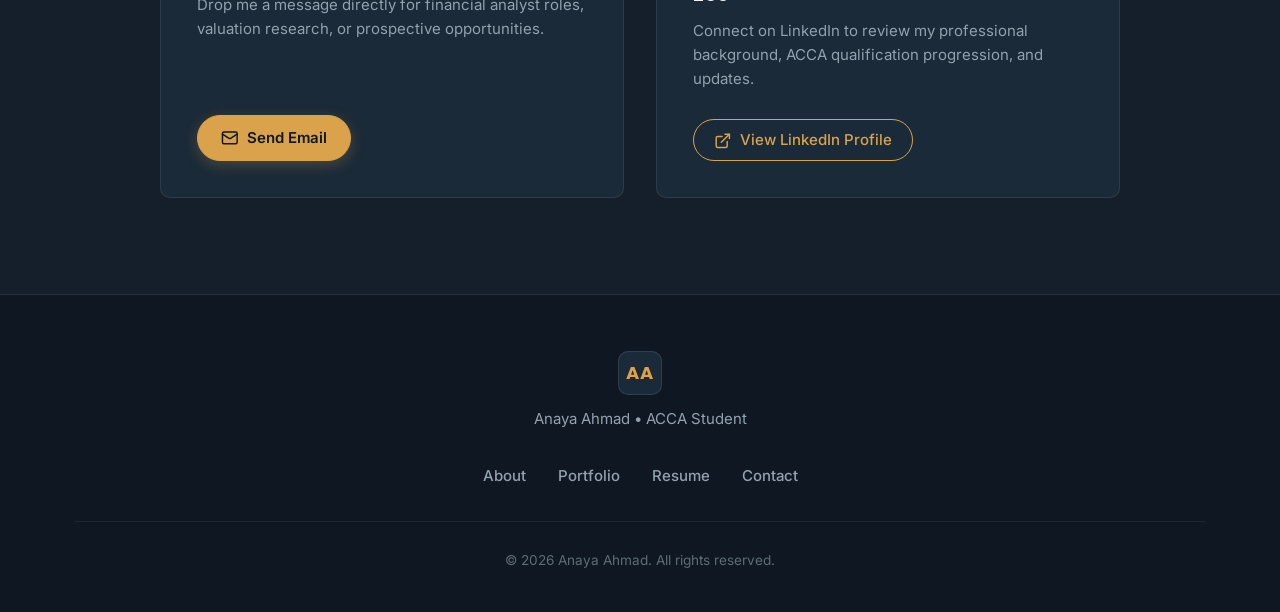
==== commit 6df652ba: "Updated portfolio content" ====
--- a/index.html
+++ b/index.html
@@ -3,8 +3,8 @@
 <head>
   <meta charset="UTF-8">
   <meta name="viewport" content="width=device-width, initial-scale=1.0">
-  <title>Alex Morgan | ACCA Student & Aspiring Finance Professional</title>
-  <meta name="description" content="Portfolio of Alex Morgan, an ACCA student targeting roles in financial analysis, corporate finance, valuation, and equity research.">
+  <title>Anaya Ahmad | ACCA Student & Aspiring Finance Professional</title>
+  <meta name="description" content="Portfolio of Anaya Ahmad, an ACCA student targeting roles in financial analysis, corporate finance, valuation, and equity research.">
   
   <!-- Google Fonts: Poppins (Headings) & Inter (Body) -->
   <link rel="preconnect" href="https://fonts.googleapis.com">
@@ -18,8 +18,8 @@
   <!-- Sticky Top Navigation -->
   <header class="site-header" id="header">
     <div class="nav-container">
-      <a href="#" class="logo-mark" aria-label="Alex Morgan Portfolio Home">
-        <span class="logo-letters">AM</span>
+      <a href="#" class="logo-mark" aria-label="Anaya Ahmad Portfolio Home">
+        <span class="logo-letters">AA</span>
       </a>
 
       <nav class="nav-menu" id="navMenu">
@@ -29,7 +29,7 @@
           <li><a href="#contact" class="nav-link">Contact</a></li>
         </ul>
         <div class="nav-actions">
-          <a href="#resume" class="btn btn-pill-outline-amber">Resume</a>
+          <a href="resume.html" target="_blank" class="btn btn-pill-outline-amber">Resume</a>
         </div>
       </nav>
 
@@ -47,28 +47,28 @@
     <section class="section hero-section" id="hero">
       <div class="container hero-container">
         <div class="hero-content">
-          <span class="hero-greeting">ACCA Candidate &bull; Aspiring Financial Analyst</span>
-          <h1 class="hero-name">Alex Morgan</h1>
-          <p class="hero-tagline">Bridging rigorous financial accounting with institutional valuation modeling and equity research.</p>
+          <span class="hero-greeting">ACCA Applied Skills Candidate &bull; Global Finance</span>
+          <h1 class="hero-name">Anaya Ahmad</h1>
+          <p class="hero-tagline">Strong grounding in financial statements, accounting procedures, internal and external reporting, and variance analysis.</p>
           
           <div class="hero-location">
             <svg class="icon pin-icon" viewBox="0 0 24 24" fill="none" stroke="currentColor" stroke-width="2" stroke-linecap="round" stroke-linejoin="round" aria-hidden="true">
               <path d="M20 10c0 6-8 12-8 12s-8-6-8-12a8 8 0 0 1 16 0Z"/>
               <circle cx="12" cy="10" r="3"/>
             </svg>
-            <span>London, United Kingdom &bull; Open to Global &amp; Remote Opportunities</span>
+            <span>Islamabad, Pakistan &bull; Open to Global &amp; Remote Opportunities</span>
           </div>
 
           <div class="hero-cta-group">
             <a href="#portfolio" class="btn btn-pill-primary-amber">View Portfolio</a>
-            <a href="#contact" class="btn btn-pill-outline">
+            <a href="mailto:anaya_.ahmad@outlook.com" class="btn btn-pill-outline">
               <svg class="btn-icon" viewBox="0 0 24 24" fill="none" stroke="currentColor" stroke-width="2" stroke-linecap="round" stroke-linejoin="round" aria-hidden="true">
                 <rect width="20" height="16" x="2" y="4" rx="2"/>
                 <path d="m22 7-8.97 5.7a1.94 1.94 0 0 1-2.06 0L2 7"/>
               </svg>
               Email Me
             </a>
-            <a href="https://linkedin.com" target="_blank" rel="noopener noreferrer" class="btn btn-pill-outline">
+            <a href="https://www.linkedin.com/in/anaya-ahmad-668392258/" target="_blank" rel="noopener noreferrer" class="btn btn-pill-outline">
               <svg class="btn-icon" viewBox="0 0 24 24" fill="none" stroke="currentColor" stroke-width="2" stroke-linecap="round" stroke-linejoin="round" aria-hidden="true">
                 <path d="M16 8a6 6 0 0 1 6 6v7h-4v-7a2 2 0 0 0-2-2 2 2 0 0 0-2 2v7h-4v-7a6 6 0 0 1 6-6z"/>
                 <rect width="4" height="12" x="2" y="9"/>
@@ -87,7 +87,7 @@
         <h2 class="section-title">About Me</h2>
         <div class="section-divider"></div>
         <p class="about-lead">
-          I am a driven finance professional actively completing the ACCA qualification, blending advanced IFRS accounting standards with practical corporate valuation and quantitative research methods. With a methodical approach to 3-statement financial modeling, variance forecasting, and intrinsic value estimation, I focus on transforming complex balance sheets into actionable investment theses and strategic capital allocation insights for corporate finance, asset management, and advisory environments.
+          ACCA student with the Applied Knowledge level fully complete and Audit &amp; Assurance (AA) passed at the Applied Skills level. Strong grounding in financial statements, accounting procedures, internal and external reporting, and variance analysis, gained through rigorous professional-qualification study. Detail-oriented and analytical, with a genuine interest in financial management and how strategic decisions and regulatory requirements shape a fortress balance sheet. Eager to contribute to a Global Finance &amp; Business Management team while progressing towards full ACCA qualification.
         </p>
       </div>
     </section>
@@ -183,16 +183,16 @@
         <h2 class="section-title">Curriculum Vitae</h2>
         <div class="section-divider"></div>
         <p class="resume-intro">
-          Review my academic performance, ACCA exam progression, modeling coursework, and quantitative skill sets in detail.
+          ACCA Applied Knowledge Complete (FA1, MA1, FA2, MA2, F1, F2, F3) &bull; Applied Skills: Audit &amp; Assurance (AA) Passed &bull; SKANS School of Accountancy &amp; TMUC Islamabad.
         </p>
         <div class="resume-cta-wrap">
-          <a href="#download-resume" id="downloadResumeBtn" class="btn btn-pill-primary-amber btn-large">
+          <a href="resume.html" target="_blank" class="btn btn-pill-primary-amber btn-large">
             <svg class="btn-icon" viewBox="0 0 24 24" fill="none" stroke="currentColor" stroke-width="2" stroke-linecap="round" stroke-linejoin="round" aria-hidden="true">
               <path d="M21 15v4a2 2 0 0 1-2 2H5a2 2 0 0 1-2-2v-4"/>
               <polyline points="7 10 12 15 17 10"/>
               <line x1="12" x2="12" y1="15" y2="3"/>
             </svg>
-            Download Resume
+            View / Download Resume
           </a>
         </div>
       </div>
@@ -218,11 +218,11 @@
             <div class="contact-option-body">
               <span class="contact-option-label">Email</span>
               <h3 class="contact-option-title">
-                <a href="mailto:alex.morgan.finance@example.com">alex.morgan.finance@example.com</a>
+                <a href="mailto:anaya_.ahmad@outlook.com">anaya_.ahmad@outlook.com</a>
               </h3>
               <p class="contact-option-desc">Drop me a message directly for financial analyst roles, valuation research, or prospective opportunities.</p>
             </div>
-            <a href="mailto:alex.morgan.finance@example.com" class="btn btn-pill-primary-amber contact-card-btn">
+            <a href="mailto:anaya_.ahmad@outlook.com" class="btn btn-pill-primary-amber contact-card-btn">
               <svg class="btn-icon" viewBox="0 0 24 24" fill="none" stroke="currentColor" stroke-width="2" stroke-linecap="round" stroke-linejoin="round" aria-hidden="true">
                 <rect width="20" height="16" x="2" y="4" rx="2"/>
                 <path d="m22 7-8.97 5.7a1.94 1.94 0 0 1-2.06 0L2 7"/>
@@ -243,11 +243,11 @@
             <div class="contact-option-body">
               <span class="contact-option-label">LinkedIn Profile</span>
               <h3 class="contact-option-title">
-                <a href="https://linkedin.com" target="_blank" rel="noopener noreferrer">linkedin.com/in/alexmorgan-finance</a>
+                <a href="https://www.linkedin.com/in/anaya-ahmad-668392258/" target="_blank" rel="noopener noreferrer">linkedin.com/in/anaya-ahmad-668392258</a>
               </h3>
               <p class="contact-option-desc">Connect on LinkedIn to review my professional background, ACCA qualification progression, and updates.</p>
             </div>
-            <a href="https://linkedin.com" target="_blank" rel="noopener noreferrer" class="btn btn-pill-outline-amber contact-card-btn">
+            <a href="https://www.linkedin.com/in/anaya-ahmad-668392258/" target="_blank" rel="noopener noreferrer" class="btn btn-pill-outline-amber contact-card-btn">
               <svg class="btn-icon" viewBox="0 0 24 24" fill="none" stroke="currentColor" stroke-width="2" stroke-linecap="round" stroke-linejoin="round" aria-hidden="true">
                 <path d="M18 13v6a2 2 0 0 1-2 2H5a2 2 0 0 1-2-2V8a2 2 0 0 1 2-2h6"/>
                 <polyline points="15 3 21 3 21 9"/>
@@ -265,10 +265,10 @@
   <footer class="site-footer">
     <div class="container footer-container">
       <div class="footer-brand">
-        <a href="#" class="logo-mark" aria-label="Alex Morgan Portfolio">
-          <span class="logo-letters">AM</span>
+        <a href="#" class="logo-mark" aria-label="Anaya Ahmad Portfolio">
+          <span class="logo-letters">AA</span>
         </a>
-        <span class="footer-tagline">Alex Morgan &bull; ACCA Student</span>
+        <span class="footer-tagline">Anaya Ahmad &bull; ACCA Student</span>
       </div>
 
       <ul class="footer-links">
@@ -279,7 +279,7 @@
       </ul>
 
       <div class="footer-copyright">
-        &copy; <span id="currentYear">2026</span> Alex Morgan. All rights reserved.
+        &copy; <span id="currentYear">2026</span> Anaya Ahmad. All rights reserved.
       </div>
     </div>
   </footer>
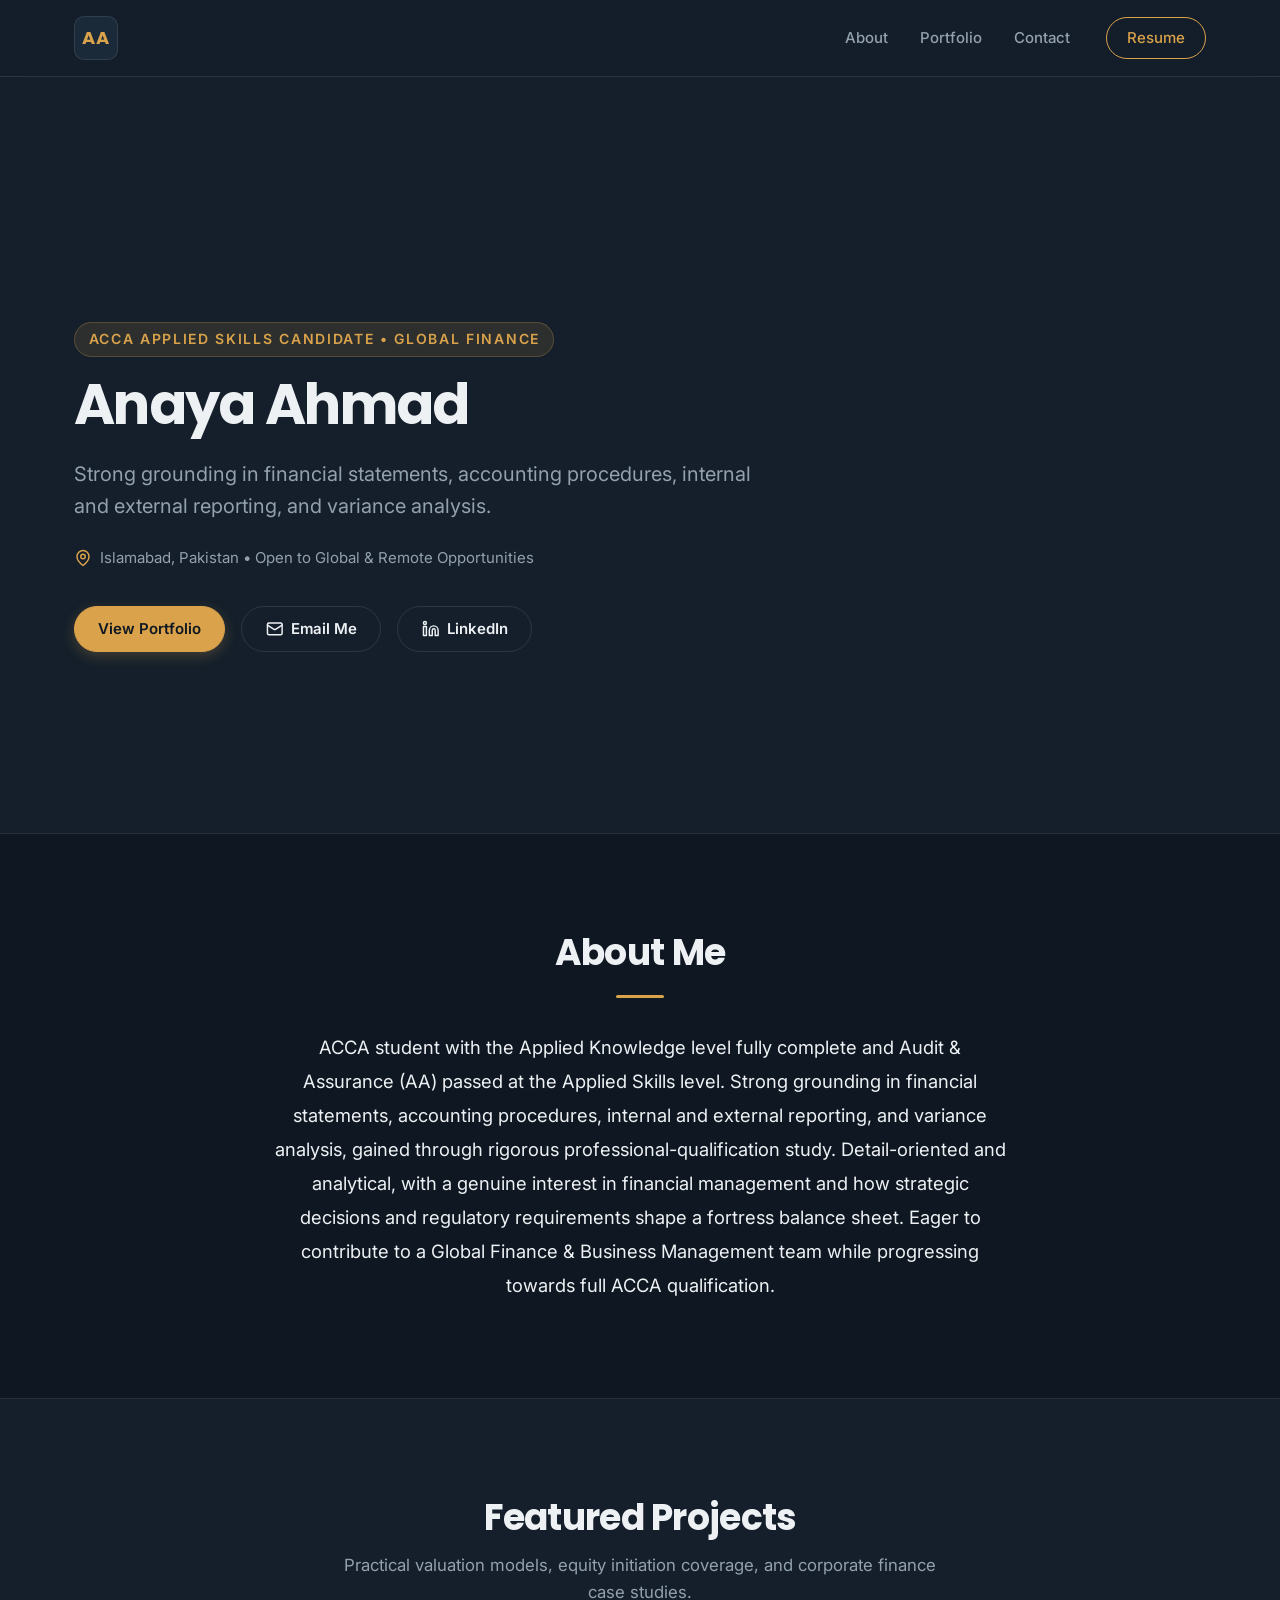
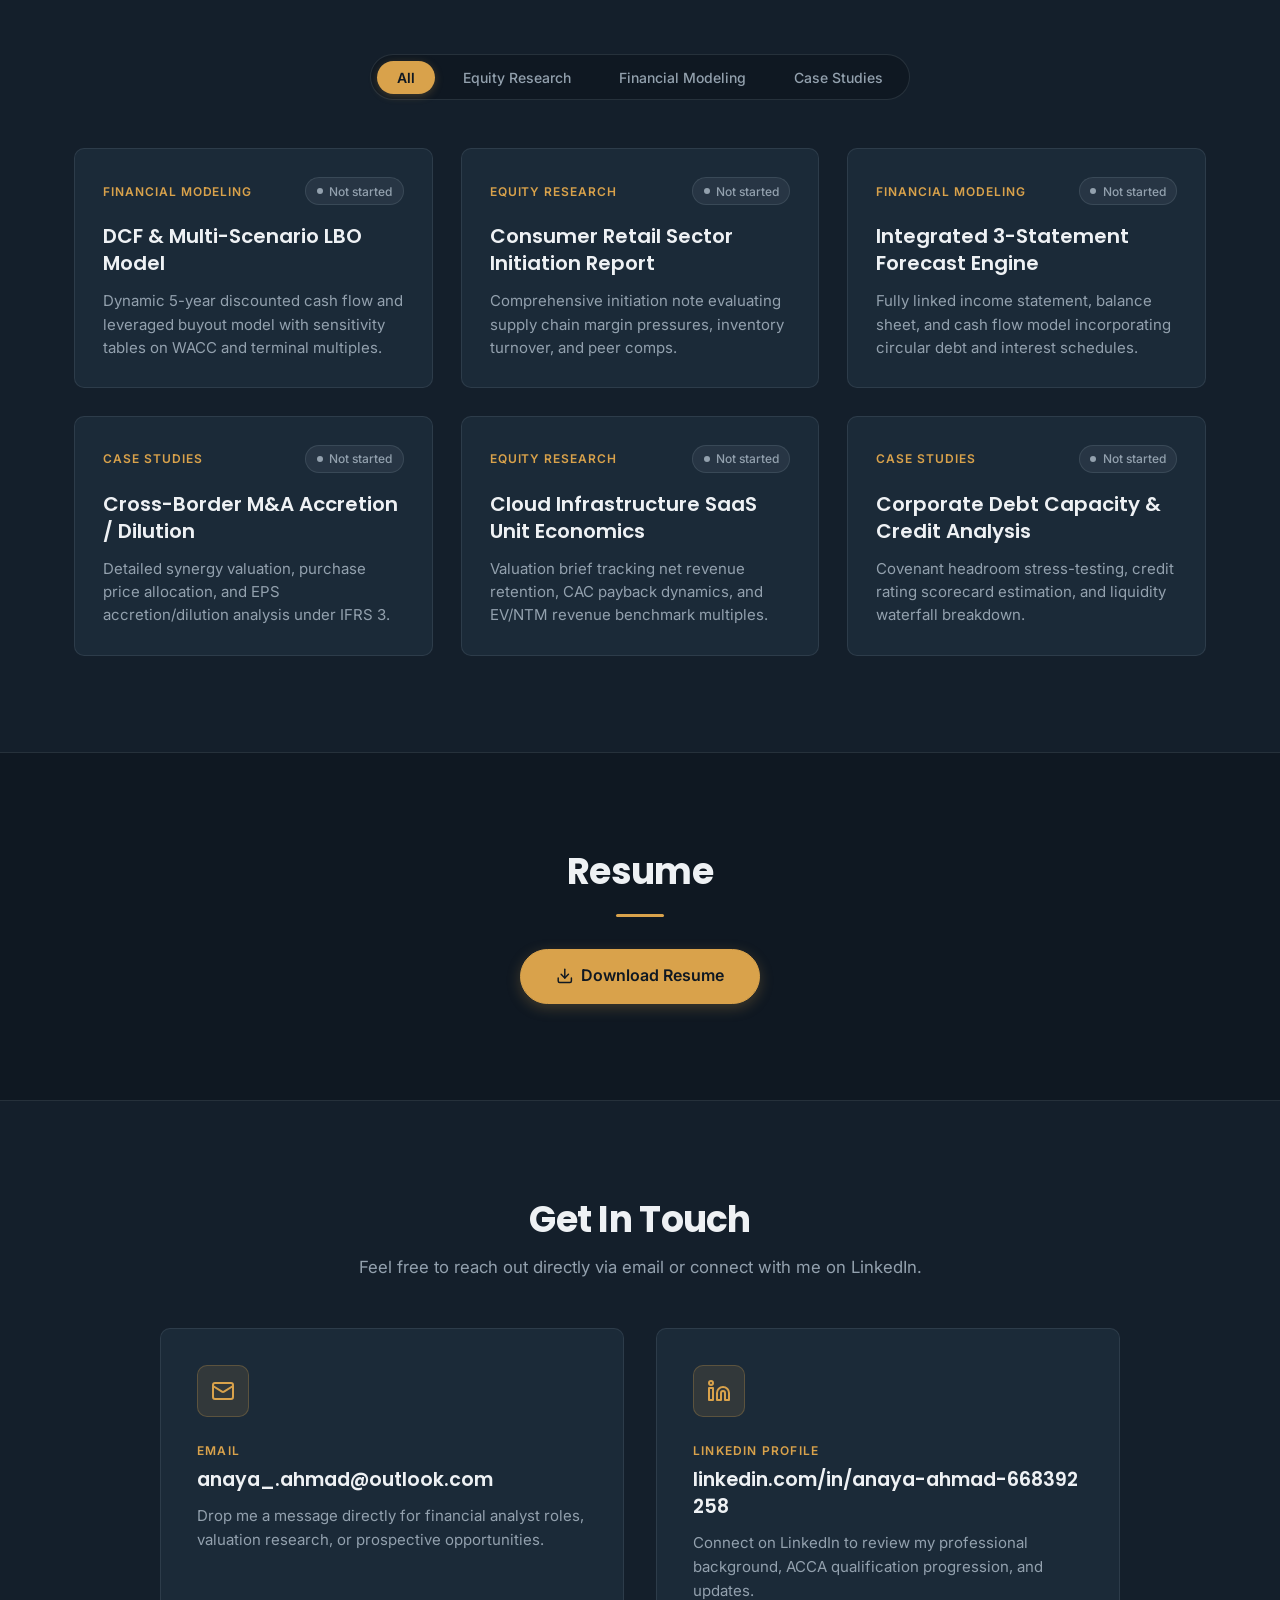
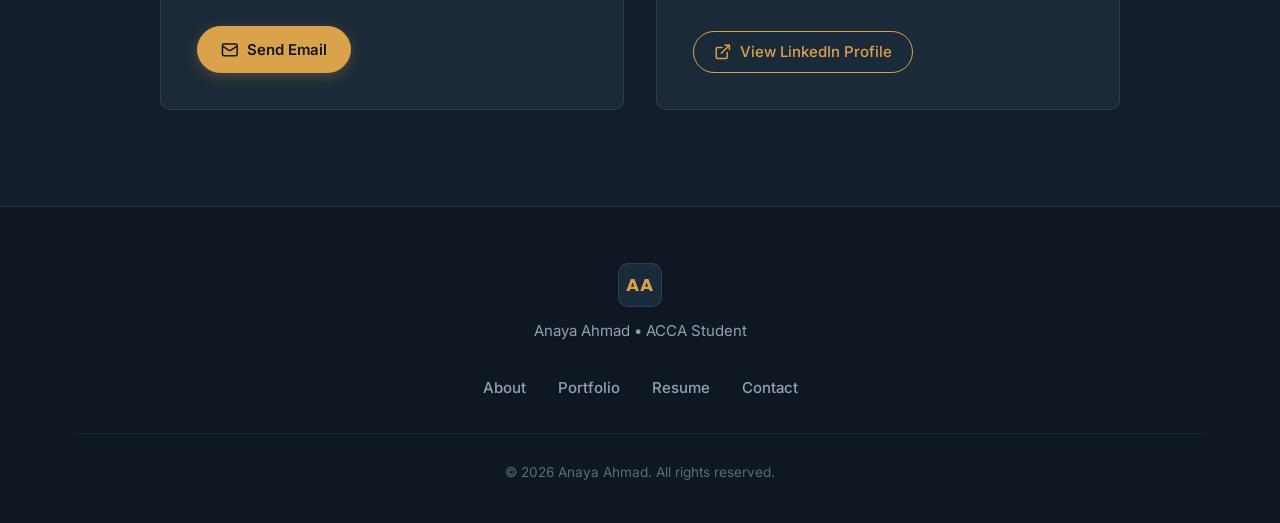
==== commit df2adcbe: "Updated portfolio content" ====
--- a/index.html
+++ b/index.html
@@ -180,11 +180,8 @@
     <!-- Resume Section (Background #0F1822 - Centered Dark Band) -->
     <section class="section band-section resume-section" id="resume">
       <div class="container narrow-container text-center">
-        <h2 class="section-title">Curriculum Vitae</h2>
+        <h2 class="section-title">Resume</h2>
         <div class="section-divider"></div>
-        <p class="resume-intro">
-          ACCA Applied Knowledge Complete (FA1, MA1, FA2, MA2, F1, F2, F3) &bull; Applied Skills: Audit &amp; Assurance (AA) Passed &bull; SKANS School of Accountancy &amp; TMUC Islamabad.
-        </p>
         <div class="resume-cta-wrap">
           <a href="resume.html" target="_blank" class="btn btn-pill-primary-amber btn-large">
             <svg class="btn-icon" viewBox="0 0 24 24" fill="none" stroke="currentColor" stroke-width="2" stroke-linecap="round" stroke-linejoin="round" aria-hidden="true">
@@ -192,7 +189,7 @@
               <polyline points="7 10 12 15 17 10"/>
               <line x1="12" x2="12" y1="15" y2="3"/>
             </svg>
-            View / Download Resume
+            Download Resume
           </a>
         </div>
       </div>
